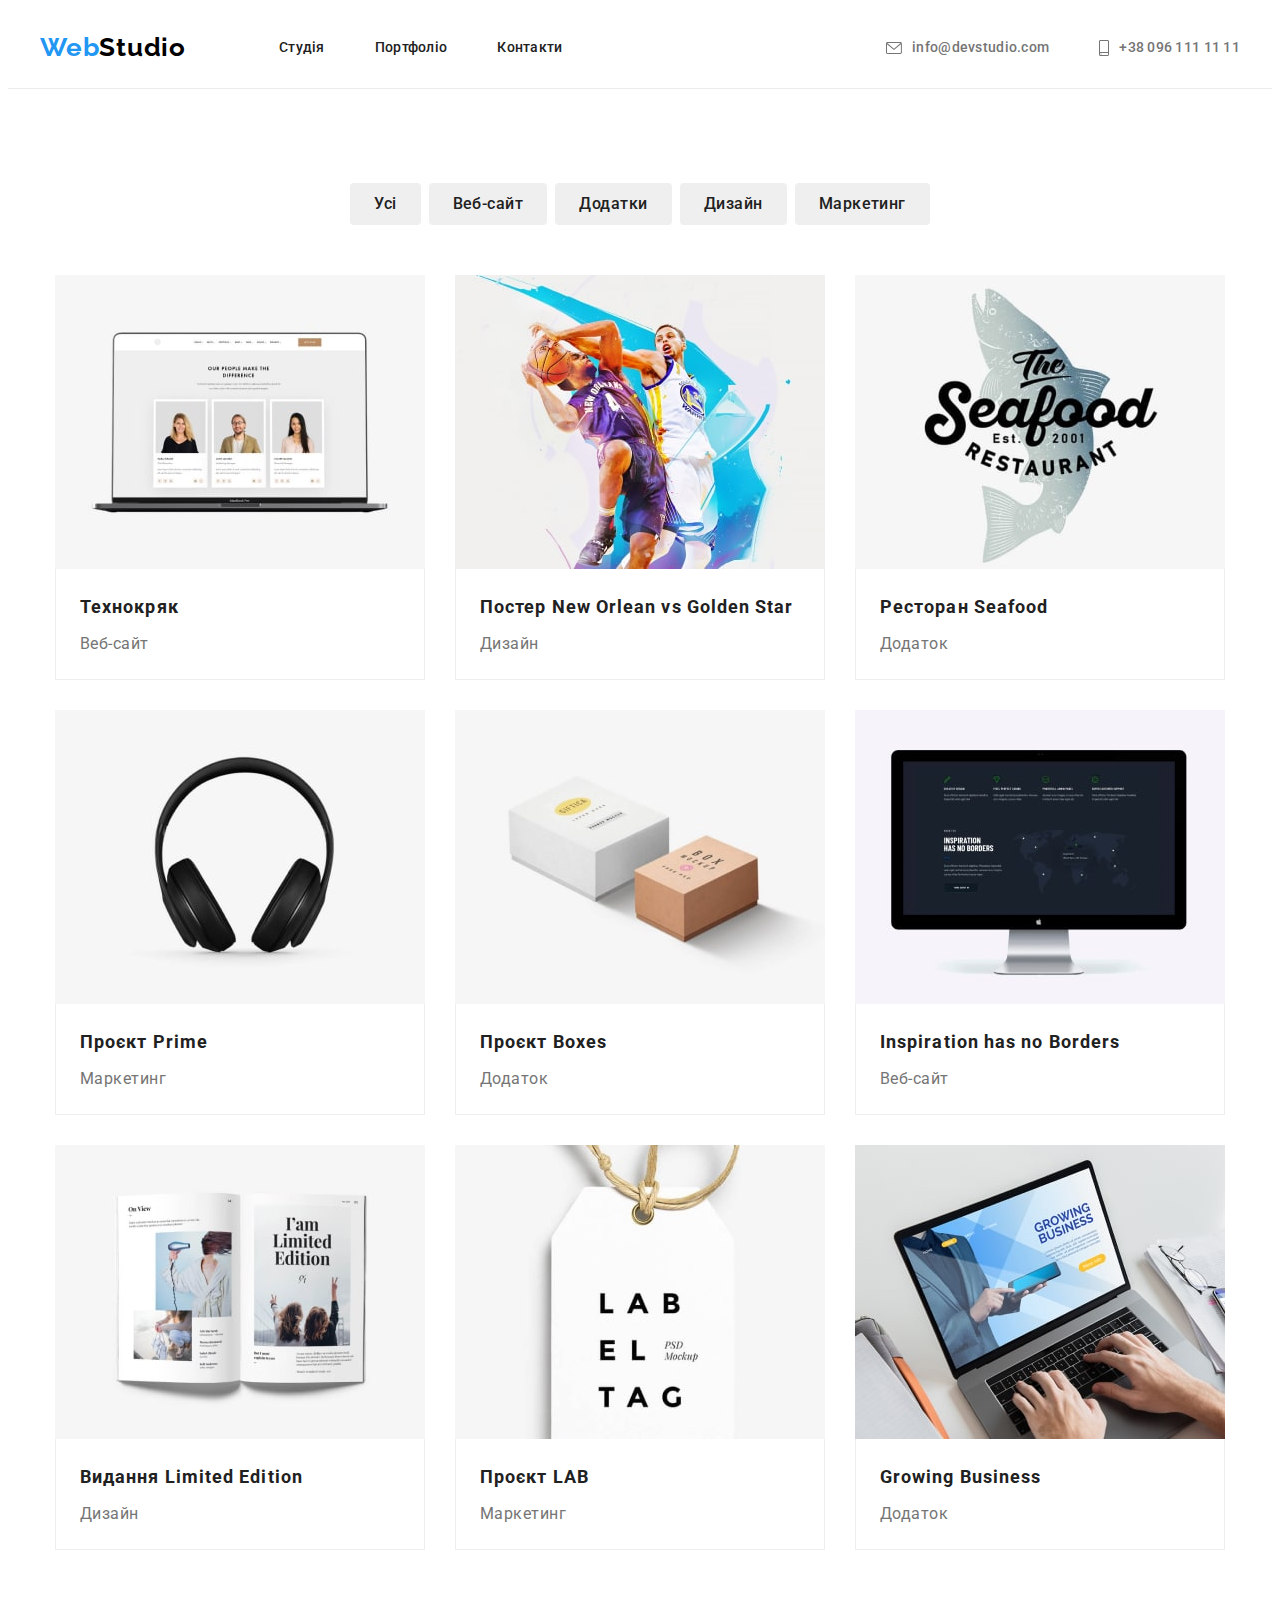
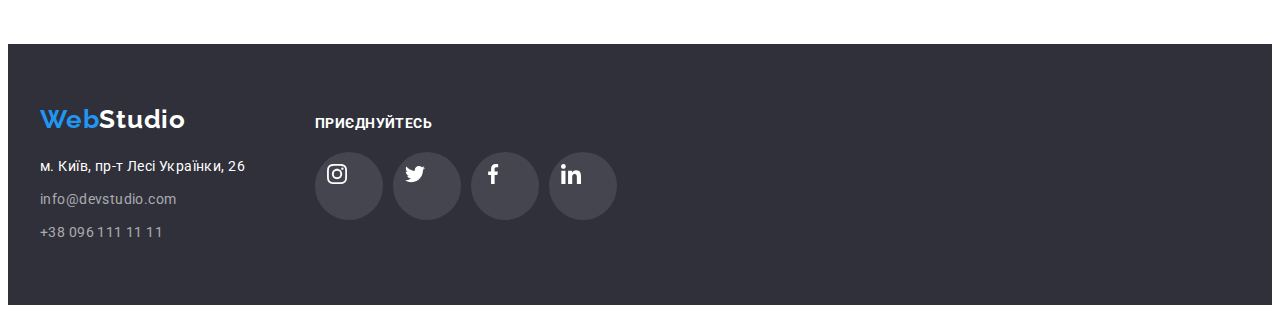
==== portfolio.html @ 98868550 "Initial commit" ====
<!DOCTYPE html>
<html lang="uk">

<head>
    <meta charset="UTF-8">
    <meta http-equiv="X-UA-Compatible" content="IE=edge">
    <meta name="viewport" content="width=device-width, initial-scale=1.0">
    <title>WebStudio</title>
    <link
        href="https://fonts.googleapis.com/css2?family=Raleway:wght@700&family=Roboto:wght@400;500;700;900&display=swap"
        rel="stylesheet">
     <link rel="stylesheet" href="https://cdnjs.cloudflare.com/ajax/libs/modern-normalize/1.1.0/modern-normalize.min.css"
            integrity="sha512-wpPYUAdjBVSE4KJnH1VR1HeZfpl1ub8YT/NKx4PuQ5NmX2tKuGu6U/JRp5y+Y8XG2tV+wKQpNHVUX03MfMFn9Q=="
            crossorigin="anonymous" referrerpolicy="no-referrer" />
    <link rel="stylesheet" href="./css/styles.css">
</head>

<body>
    <!--Шапка сайта-->
    <header class="header">
        <div class="header-nav container">
            <nav class="nav">
                <a href="./index.html" class="logo"><span class="primary">Web</span><span
                        class="secondary">Studio</span></a>
                <ul class="site-nav list">
                    <li class="item"><a href="./index.html" class="link">Студія</a></li>
                    <li class="item"><a href="./portfolio.html" class="link">Портфоліо</a></li>
                    <li class="item"><a href="" class="link">Контакти</a></li>
                </ul>
            </nav>
            <ul class="contacts-nav list">
                <li class="item"><a href="mailto:info@devstudio.com" class="link">
                        <svg class="contact-icon" width="16" height="12">
                            <use href="./images/icons.svg#icon-envelope"></use>
                        </svg>
                        info@devstudio.com</a></li>
                <li class="item"><a href="tel:+380961111111" class="link">
                        <svg class="contact-icon" width="10" height="16">
                            <use href="./images/icons.svg#icon-smartphone"></use>
                        </svg>
                        +38 096 111 11 11</a></li>
            </ul>
        </div>
    </header>
   <main>

    <section class="examples section">
        <div class="container">
            <h2 class="visually-hidden">Наші роботи</h2>
        <ul class="btn-list list">
            <li class="item"><button type="button" class="button">Усі</button></li>
            <li class="item"><button type="button" class="button">Веб-сайт</button></li>
            <li class="item"><button type="button" class="button">Додатки</button></li>
            <li class="item"><button type="button" class="button">Дизайн</button></li>
            <li class="item"><button type="button" class="button">Маркетинг</button></li>
        </ul>
       

        <ul class="projects-list list">
            <li class="item">
                <a href="" class="link">
                <img src="./images/portfolio.jpg" alt="Сторінка веб-сайту" width="370" height="294">
                <div class="design">
                    <h3 class="projects">Технокряк</h3>
                    <p class="category">Веб-сайт</p>
                </div> </a>
            </li>
            <li class="item">
                <a href="" class="link">
                <img src="./images/portfolio1.jpg" alt="Боскетболісті" width="370" height="294">
                <div class="design">
                    <h3 class="projects">Постер New Orlean vs Golden Star</h3>
                    <p class="category">Дизайн</p>
                </div> </a>
            </li>
            <li class="item">
                <a href="" class="link">
                <img src="./images/portfolio2jpg.jpg" alt="Риба" width="370" height="294">
                <div class="design">
                    <h3 class="projects">Ресторан Seafood</h3>
                    <p class="category">Додаток</p>
                </div> </a>
            </li>
            <li class="item">
                <a href="" class="link">
                <img src="./images/portfolio3.jpg" alt="Комп'ютерні навушники" width="370" height="294">
                <div class="design">
                    <h3 class="projects">Проєкт Prime</h3>
                    <p class="category">Маркетинг</p>
                </div> </a>
            </li>
            <li class="item">
                <a href="" class="link">
                <img src="./images/portfolio4.jpg" alt="Дві коробки" width="370" height="294">
                <div class="design">
                    <h3 class="projects">Проєкт Boxes</h3>
                    <p class="category">Додаток</p>
                </div> </a>
            </li>
            <li class="item">
                <a href="" class="link">
                <img src="./images/portfolio5.jpg" alt="Сторінка веб-сайту" width="370" height="294">
                <div class="design">
                    <h3 class="projects">Inspiration has no Borders</h3>
                    <p class="category">Веб-сайт</p>
                </div> </a>
            </li>
            <li class="item">
                <a href="" class="link">
                <img src="./images/portfolio6.jpg" alt="Журнал" width="370" height="294">
                <div class="design">
                    <h3 class="projects">Видання Limited Edition</h3>
                    <p class="category">Дизайн</p>
                </div> </a>
            </li>
            <li class="item">
                <a href="" class="link">
                <img src="./images/portfolio7.jpg" alt="Етикетка" width="370" height="294">
                <div class="design">
                    <h3 class="projects">Проєкт LAB</h3>
                <p class="category">Маркетинг</p>
            </div> </a>
            </li>
            <li class="item">
                <a href="" class="link">
                <img src="./images/portfolio8jpg.jpg" alt="Людина працює за ноутбуком" width="370" height="294">
                <div class="design">
                    <h3 class="projects">Growing Business</h3>
                    <p class="category">Додаток</p>
                </div> </a>
            </li>
        </ul>
        </div>
    </section>

   </main>

    <!--Подвал-->
<footer class="footer">
    <div class="container">
        <div class="footer-nav">
            <a href="./index.html" class="logo"><span class="primary">Web</span><span
                    class="secondary white">Studio</span></a>
            <address>
                <ul class="contacts list">
                    <li class="item"><a href="https://goo.gl/maps/CDWquLzeUnctmw3z9" target="_blank"
                            rel="noopener noreferrer nofollow" class="link address">м. Київ, пр-т Лесі
                            Українки, 26</a></li>
                    <li class="item"><a href="mailto:info@devstudio.com" class="link">info@devstudio.com</a></li>
                    <li class="item"><a href="tel:+380961111111" class="link">+38 096 111 11 11</a></li>
                </ul>
            </address>
        </div>

        <div class="socials-footer">
            <h2 class="footer-title">приєднуйтесь</h2>
            <ul class="socials-list list">
                <li class="item">
                    <a href="https://www.instagram.com/" rel="noopener noreferrer" aria-label="Instagram" class="link">
                        <svg class="social-icon" width="20" height="20">
                            <use href="./images/icons.svg#icon-instagram"></use>
                        </svg>
                    </a>
                </li>
                <li class="item">
                    <a href="https://twitter.com/" rel="noopener noreferrer" aria-label="Twitter" class="link">
                        <svg class="social-icon" width="20" height="20">
                            <use href="./images/icons.svg#icon-twitter"></use>
                        </svg>
                    </a>
                </li>
                <li class="item">
                    <a href="https://www.facebook.com/" rel="noopener noreferrer" aria-label="Facebook" class="link">
                        <svg class="social-icon" width="20" height="20">
                            <use href="./images/icons.svg#icon-facebook"></use>
                        </svg>
                    </a>
                </li>
                <li class="item">
                    <a href="https://www.linkedin.com/" rel="noopener noreferrer" aria-label="Linkedin" class="link">
                        <svg class="social-icon" width="20" height="20">
                            <use href="./images/icons.svg#icon-linkedin"></use>
                        </svg>
                    </a>
                </li>
            </ul>
        </div>
    </div>
</footer>

</body>

</html>
---- css/styles.css ----
:root {
    --main-color: #212121;
    --logo-color: #000000;
    --phone-color: #757575;
    --primary-color: #ffffff;
    --accent-color: #2196f3;
    --hero-color: #2f303a;
    --adress-color: rgba(255, 255, 255, 0.6);
    --exampels-border-color: #EEEEEE;
    --layout-color: rgba(47, 48, 58, 0.4);
    --benefits-section-bg-color: #f5f4fa;
    --social-color: #AFB1B8;
}

body {
    font-family: 'Roboto', 'Times New Roman', 'Verdana', 'Tahoma', sans-serif;
    background-color: var(--primary-color);
    color: var(--main-color);
}

/* Reset start */

h1,
h2,
h3,
h4,
h5,
h6,
p {
    margin: 0;
}

.link {
    text-decoration: none;
    color: currentColor;
}

.list {
    list-style: none;
    padding: 0;
    margin: 0;
    list-style: none;

}

img {
    display: block;
}

.button {
    display: inline-block;
        text-align: center;
        font-family: inherit;
        cursor: pointer;
        color: inherit;
        border-color: transparent;
}

/* Reset end */

.container {
width: 1200px;
padding-left: 15px;
padding-right: 15px;
margin-left: auto;
margin-right: auto;
/* outline: 2px solid red; */
}

.section{
padding-top: 94px;
padding-bottom: 94px;
}

/* Header */
.header-nav {
    display: flex;
}

.nav {
    display: flex;
}

.header {
    border-bottom: 1px solid #ECECEC;
}

.logo {
    padding-top: 24px;
    padding-bottom: 25px;
    font-family: Raleway;
    font-weight: 700;
    font-size: 26px;
    line-height: 1.19;
    letter-spacing: 0.03em;
    text-decoration: none;
}

.logo>.primary {
    color: var(--accent-color);
}

.logo>.secondary {
    color: var(--logo-color);
}


/* site nav */
.site-nav {
    display: flex;
    margin-left: 93px;
    align-items: center;
}

.header-nav {
display: flex;
align-items: center;
}

.contacts-nav {
    display: flex;
    margin-left: auto;
    align-items: center;
}

.site-nav .item:not(:last-child) {
    margin-right: 50px;
}

.site-nav .link {
    display: block;
    font-weight: 500;
    font-size: 14px;
    line-height: 1.14;
    letter-spacing: 0.02em;
    color: inherit;
    padding-top: 32px;
    padding-bottom: 32px;
}

.site-nav .link:hover, 
.site-nav .link:focus {
    color: var(--accent-color);
}

.contacts-nav .link {
    display: inline-flex;
    align-items: center;
    font-weight: 500;
    font-size: 14px;
    line-height: 1.14;
    letter-spacing: 0.02em;
    color: var(--phone-color);
    padding-top: 32px;
    padding-bottom: 32px;
}

.contact-icon {
    margin-right: 10px;
    fill: currentColor;
}

.contacts-nav .link:hover,
.contacts-nav .link:focus {
    color: var(--accent-color)
}

.contacts-nav .item+.item {
    margin-left: 50px;
}

/* Hero */

.hero {
    padding-top: 200px;
    padding-bottom: 200px;
    max-width: 1600px;
    height: 600px;
    margin-left: auto;
    margin-right: auto;
    text-align: center;
    color: var(--primary-color);
    background-color: var(--hero-color);
    background-image: linear-gradient(to right, var(--layout-color), var(--layout-color)),
    url('../images/header.jpg');
    background-repeat: no-repeat;
    background-position: center;
}

.hero-title {
    margin-bottom: 30px;
    font-weight: 900;
    font-size: 44px;
    line-height: 1.36;
    text-align: center;
    letter-spacing: 0.06em;
    text-transform: uppercase;
    color: var(--primary-color);
}

.hero .button {
    background: var(--accent-color);
    min-width: 216px;
        border-radius: 4px;
        padding: 10px 32px;
        font-weight: 700;
        font-size: 16px;
        line-height: 1.88;
        align-items: center;
        letter-spacing: 0.06em;
        color: var(--primary-color);
}

 /* Benefits */

.no-padding {
    padding-bottom: 0;
}

.benefits-list{
    display: flex;
}

.benefits .title {
    font-weight: 700;
    font-size: 14px;
    line-height: 1.14;
    letter-spacing: 0.03em;
    text-transform: uppercase;
    margin-bottom: 10px;
}

.benefits .text {
    font-size: 14px;
    line-height: 1.71;
    letter-spacing: 0.03em;
    color: var(--phone-color);
}

.benefits-list .item {
    width: 270px;
}

.wrapper {
    display: flex;
    align-items: center;
    justify-content: center;
    width: 100%;
    height: 120px;
    background-color: var(--benefits-section-bg-color);
    margin-bottom: 30px;
    border-radius: 4px;

}

/* activity */

.activity-list {
    display: flex;
}

.activity-list .item+.item {
    margin-left: 30px;
}

.activity .title, .team .title, .clients .title {
    font-weight: 700;
    font-size: 36px;
    line-height: 1.17;
    text-align: center;
    letter-spacing: 0.03em;
    margin-bottom: 50px;
}

/* team */
.member-list {
    display: flex;
}

.member {
    box-shadow: 0px 1px 3px rgba(0, 0, 0, 0.12), 0px 1px 1px rgba(0, 0, 0, 0.14), 0px 2px 1px rgba(0, 0, 0, 0.2);
    border-radius: 0px 0px 4px 4px;
    background-color: var(--primary-color);
}

.team {
    background: #F5F4FA;
}

.member +.member, .benefits-list .item+.item {
    margin-left: 30px;

}

.info {
padding-top: 30px;
padding-bottom: 30px;
}

.member .name {
    font-weight: 500;
    font-size: 16px;
    line-height: 1.19;
    text-align: center;
    letter-spacing: 0.03em;
    margin-bottom: 10px;
}

.member .post {
    margin-bottom: 16px;
    font-size: 16px;
    line-height: 1.19;
    text-align: center;
    letter-spacing: 0.03em;
    color: var(--phone-color);
}


.socials-list {
    display: flex;
    justify-content: center;
    gap: 10px;
}


.socials-list .link {
    display: block;
    padding: 12px;
    width: 44px;
    height: 44px;
    border-radius: 50%;
    color: var(--social-color);
    background-color: transparent;
}

.socials-list .link:hover,
.socials-list .link:focus {
    color: var(--primary-color);
    background-color: var(--accent-color);
}

.social-icon {
    fill: currentColor;
}

/* Clients */

.clients-list .link {
    display: flex;
    align-items: center;
    justify-content: center;
    width: 170px;
    height: 92px;
    border: 1px solid var(--social-color);
    border-radius: 4px;
    color: var(--social-color);
}
.clients-list .link:hover,
.clients-list .link:focus {
    color: var(--accent-color);
    border-color: var(--accent-color);
}

.clients-list {
    display: flex;
    justify-content: center;
    gap: 30px;
}

.clients-logo {
    fill: currentColor;
}

/* footer */

.footer {
    background-color: var(--hero-color);
    padding-top: 60px;
    padding-bottom: 60px;
}

.footer .logo {
    display: inline-block;
    padding: 0;
    margin-bottom: 20px;
}

.secondary.white {
    color: var(--primary-color);
}

.contacts .item+.item {
    margin-top: 9px;
}

.contacts .link {
    font-style: normal;
    font-size: 14px;
    line-height: 1.71;
    letter-spacing: 0.03em;
    color: var(--adress-color);
}

.link.address {
    color: var(--primary-color);
}

.footer .container {
    display: flex;
    gap: 70px;
    align-items: baseline;
}

.footer-title {
    font-weight: 700;
        font-size: 14px;
        line-height: 1.14;
        letter-spacing: 0.03em;
        text-transform: uppercase;
        color: var(--primary-color);
        margin-bottom: 20px;
        
}

.socials-footer .link {
    display: block;
    padding: 12px;
    width: 44px;
    height: 44px;
    border-radius: 50%;
    color: var(--primary-color);
    background-color: rgba(255, 255, 255, 0.1);
}

.socials-footer .link:hover,
.socials-footer .link:focus {
    color: var(--primary-color);
    background-color: var(--accent-color);
}

.social-icon {
    fill: currentColor;
}

/* portfolio */

.visually-hidden {
    position: absolute;
    width: 1px;
    height: 1px;
    margin: -1px;
    border: 0;
    padding: 0;

    white-space: nowrap;
    clip-path: inset(100%);
    clip: rect(0 0 0 0);
    overflow: hidden;
}

.btn-list {
    display: flex;
    justify-content:center;
    margin-bottom: 50px;
    align-items: center;
}

.btn-list .item+.item {
    margin-left: 8px;
}

.examples .button {
    padding: 6px 22px;
    font-weight: 500;
        font-size: 16px;
        line-height: 1.62;
        text-align: center;
        letter-spacing: 0.03em;
        border-radius: 4px;

}

.examples .button:hover,
.examples .button:focus {
    color: var(--primary-color);
    background-color: var(--accent-color);
    box-shadow: 0px 3px 1px rgba(0, 0, 0, 0.1), 0px 1px 2px rgba(0, 0, 0, 0.08), 0px 2px 2px rgba(0, 0, 0, 0.12);
}

.projects-list {
    display: flex;
    flex-wrap: wrap;
    justify-content:center;
}

.projects-list .item:not(:nth-child(3n)) {
    margin-right: 30px;
}

.projects-list .item:not(:nth-last-child(-n+3)) {
    margin-bottom: 30px;
}

.projects-list .item {
    flex-basis: calc((100% - 30 * (3 - 1)) / 3);
}

.projects-list .item:hover {
    box-shadow: 0px 1px 1px rgba(0, 0, 0, 0.12), 0px 4px 4px rgba(0, 0, 0, 0.06), 1px 4px 6px rgba(0, 0, 0, 0.16);
}

.projects-list .link{
    display: block;
}

.examples .projects {
    margin-bottom: 4px;
    font-weight: 700;
        font-size: 18px;
        line-height: 2;
        letter-spacing: 0.06em;
}

.examples .category {
    font-size: 16px;
        line-height: 1.88;
        letter-spacing: 0.03em;
        color: var(--phone-color);
} 

.design {
    padding: 20px 24px;
    border-right: 1px solid var(--exampels-border-color);
    border-bottom: 1px solid var(--exampels-border-color);
    border-left: 1px solid var(--exampels-border-color);
}
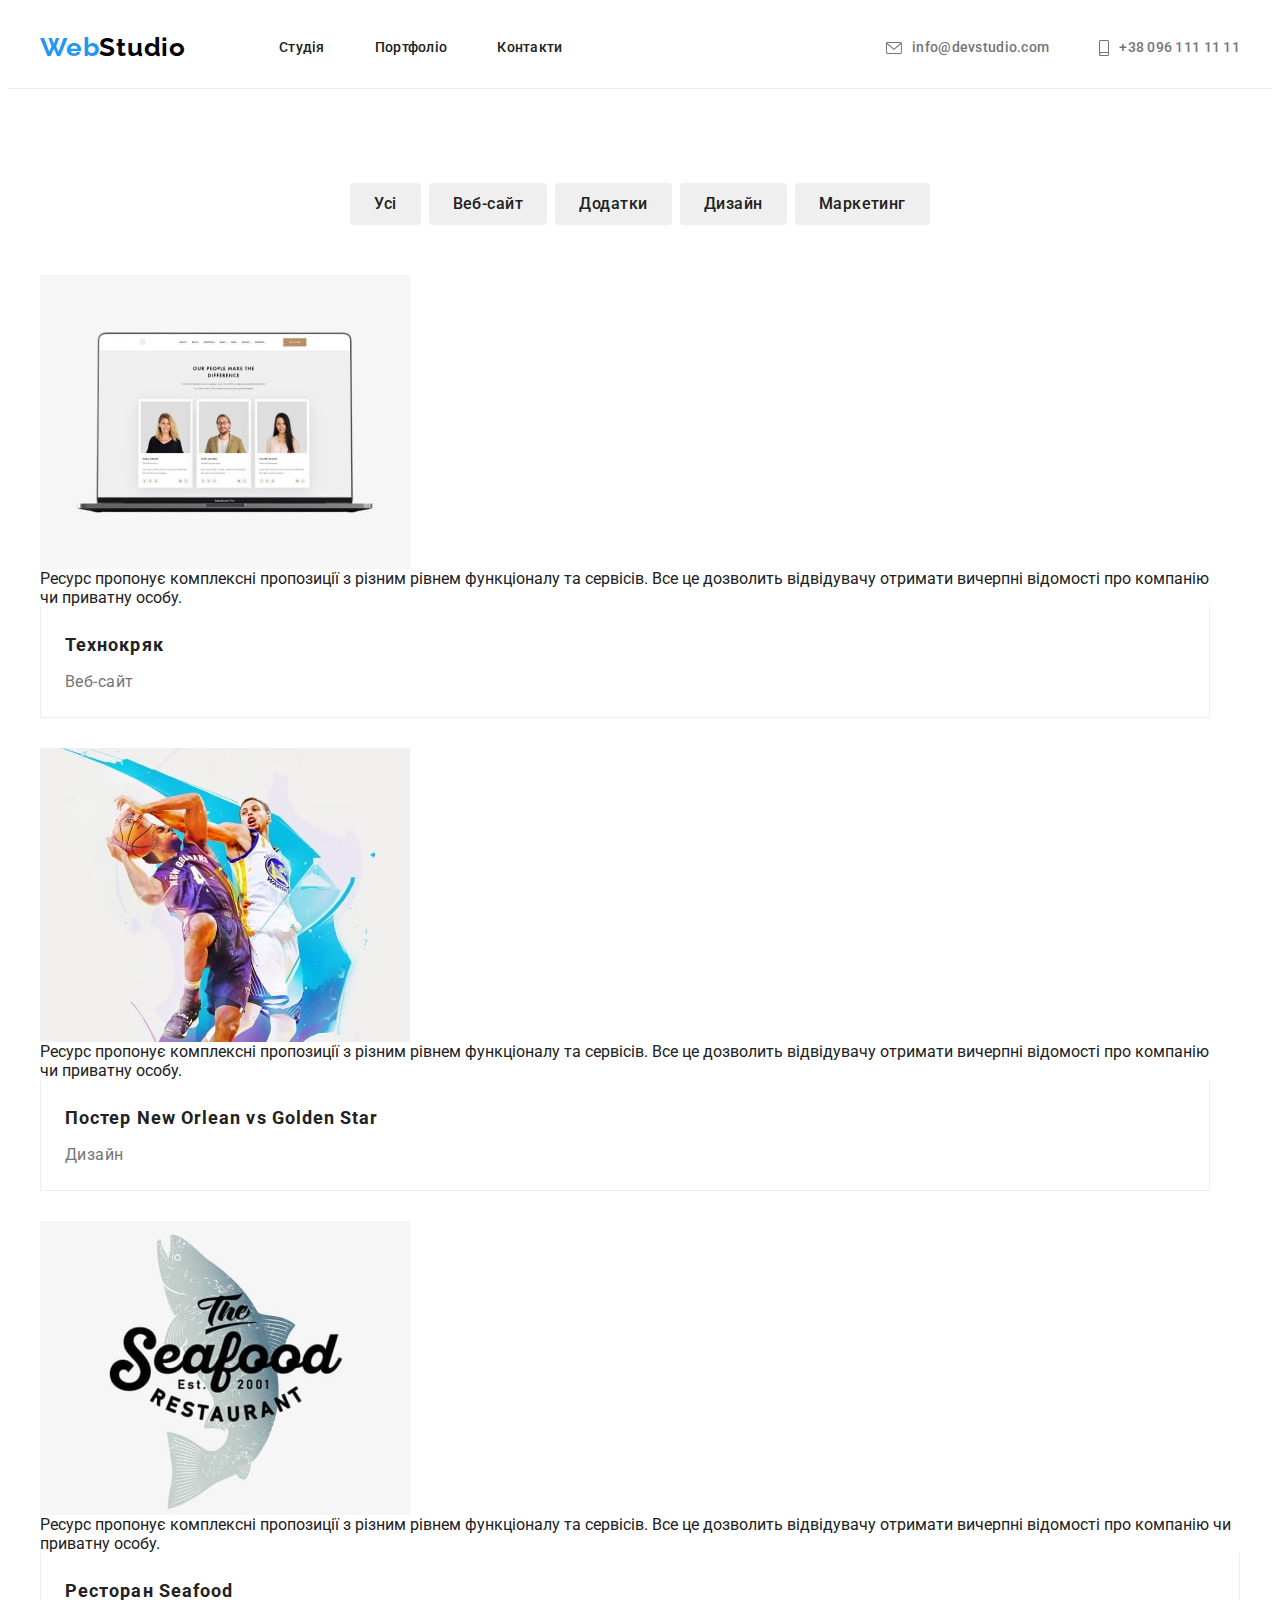
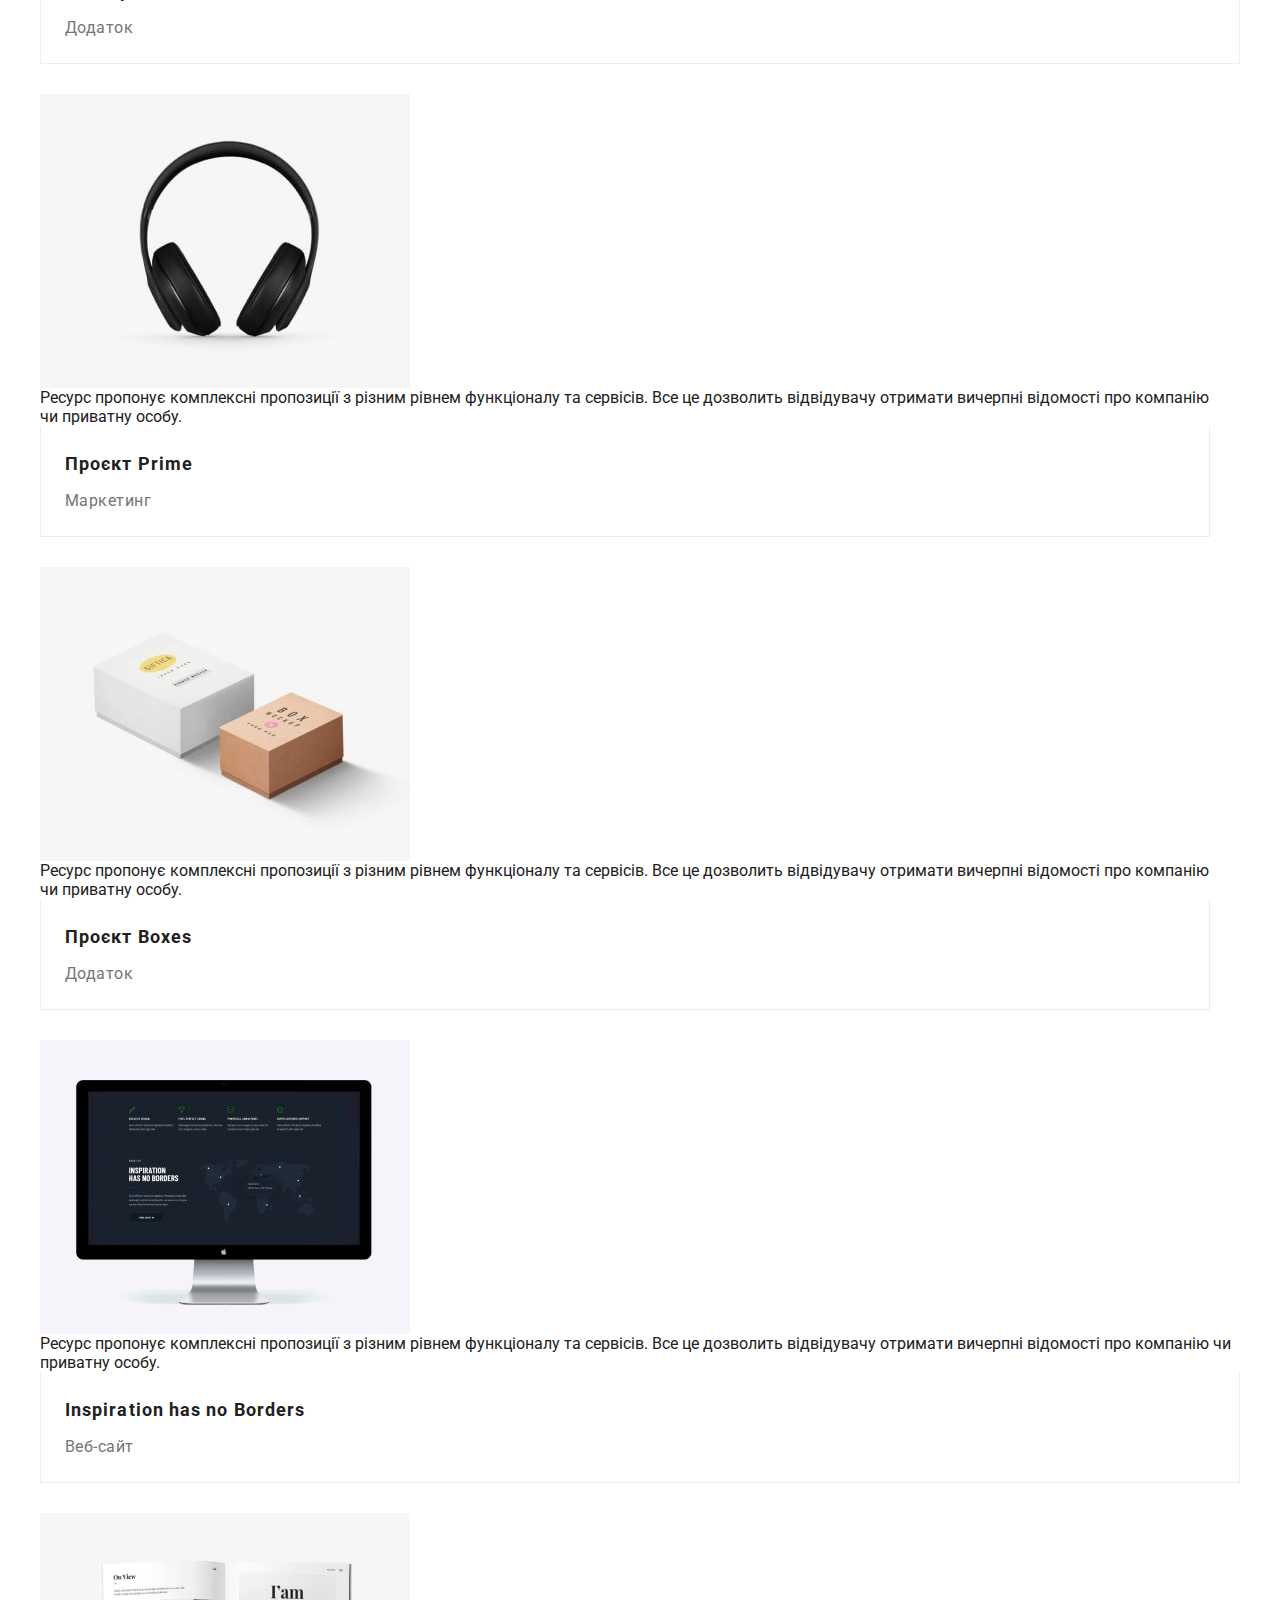
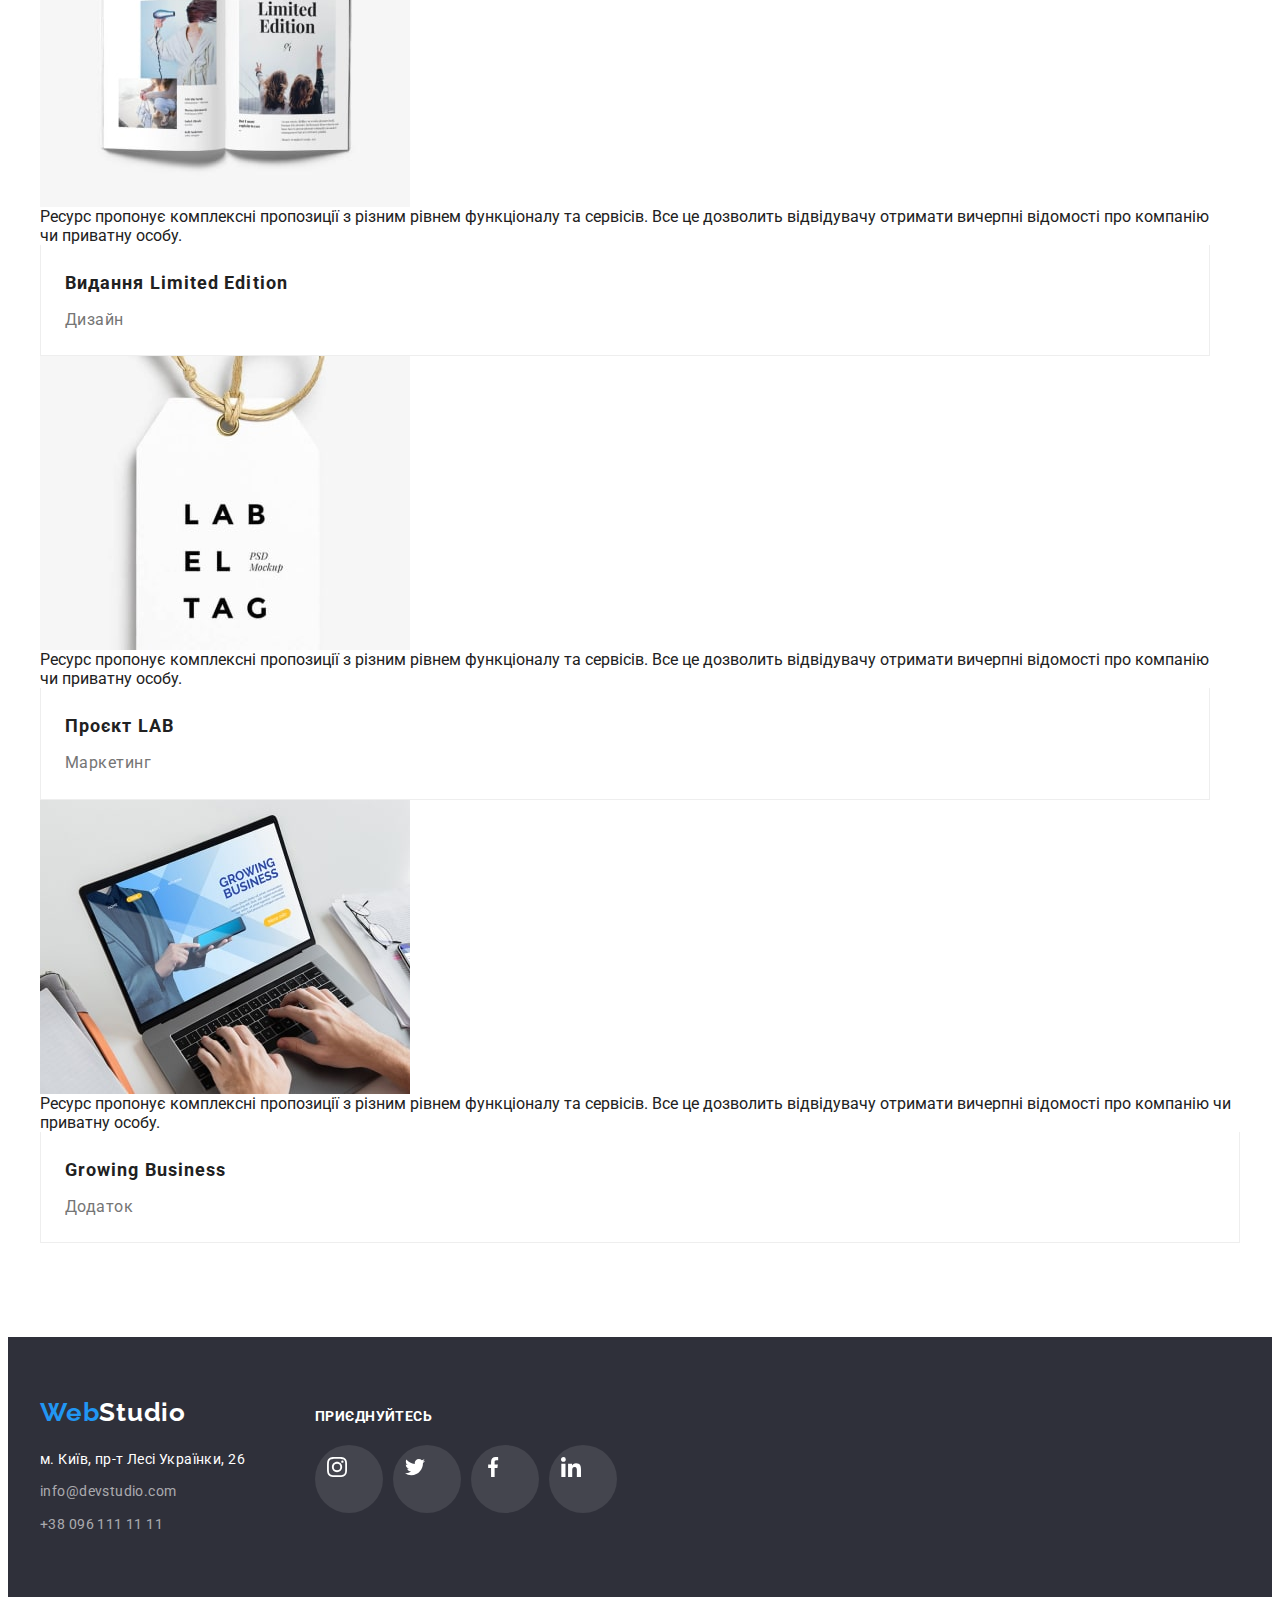
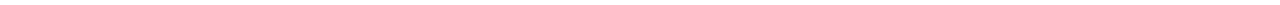
==== commit 6dbf5c7e: "добавление overlay" ====
--- a/portfolio.html
+++ b/portfolio.html
@@ -54,81 +54,188 @@
             <li class="item"><button type="button" class="button">Дизайн</button></li>
             <li class="item"><button type="button" class="button">Маркетинг</button></li>
         </ul>
-       
 
         <ul class="projects-list list">
-            <li class="item">
-                <a href="" class="link">
-                <img src="./images/portfolio.jpg" alt="Сторінка веб-сайту" width="370" height="294">
+
+            <li class="item">
+                <a href="" class="link">
+                    <div class="product-thumb">
+                        <img src="./images/portfolio.jpg" alt="Сторінка веб-сайту" width="370" height="294">
+                        <div class="product-overlay">
+                            <p class="product-meta">
+                                Ресурс пропонує комплексні пропозиції з різним рівнем функціоналу та сервісів.
+                                Все це дозволить відвідувачу отримати вичерпні відомості про компанію чи
+                                приватну особу.
+                            </p>
+                        </div>
+                    </div>
                 <div class="design">
                     <h3 class="projects">Технокряк</h3>
                     <p class="category">Веб-сайт</p>
-                </div> </a>
-            </li>
-            <li class="item">
-                <a href="" class="link">
-                <img src="./images/portfolio1.jpg" alt="Боскетболісті" width="370" height="294">
-                <div class="design">
+                </div> 
+                </a>
+            </li>
+
+            <li class="item">
+                <a href="" class="link">
+                    <div class="product-thumb">
+                        <img src="./images/portfolio1.jpg" alt="Боскетболісті" width="370" height="294">
+                        <div class="product-overlay">
+                            <p class="product-meta">
+                                Ресурс пропонує комплексні пропозиції з різним рівнем функціоналу та сервісів.
+                                Все це дозволить відвідувачу отримати вичерпні відомості про компанію чи
+                                приватну особу.
+                            </p>
+                        </div>
+                    </div>
+                        
+                    <div class="design">
                     <h3 class="projects">Постер New Orlean vs Golden Star</h3>
                     <p class="category">Дизайн</p>
-                </div> </a>
-            </li>
-            <li class="item">
-                <a href="" class="link">
-                <img src="./images/portfolio2jpg.jpg" alt="Риба" width="370" height="294">
+                    </div>
+                 </a>
+            </li>
+
+            <li class="item">
+                <a href="" class="link">
+                     <div class="product-thumb">
+                        <img src="./images/portfolio2jpg.jpg" alt="Риба" width="370" height="294">
+                        <div class="product-overlay">
+                            <p class="product-meta">
+                                Ресурс пропонує комплексні пропозиції з різним рівнем функціоналу та сервісів.
+                                Все це дозволить відвідувачу отримати вичерпні відомості про компанію чи
+                                приватну особу.
+                            </p>
+                        </div>
+                     </div>
+                
                 <div class="design">
                     <h3 class="projects">Ресторан Seafood</h3>
                     <p class="category">Додаток</p>
-                </div> </a>
-            </li>
-            <li class="item">
-                <a href="" class="link">
-                <img src="./images/portfolio3.jpg" alt="Комп'ютерні навушники" width="370" height="294">
+                </div> 
+                </a>
+            </li>
+
+            <li class="item">
+                <a href="" class="link">
+                     <div class="product-thumb">
+                        <img src="./images/portfolio3.jpg" alt="Комп'ютерні навушники" width="370" height="294">
+                        <div class="product-overlay">
+                            <p class="product-meta">
+                                Ресурс пропонує комплексні пропозиції з різним рівнем функціоналу та сервісів.
+                                Все це дозволить відвідувачу отримати вичерпні відомості про компанію чи
+                                приватну особу.
+                            </p>
+                        </div>
+                     </div>
+                
                 <div class="design">
                     <h3 class="projects">Проєкт Prime</h3>
                     <p class="category">Маркетинг</p>
-                </div> </a>
-            </li>
-            <li class="item">
-                <a href="" class="link">
-                <img src="./images/portfolio4.jpg" alt="Дві коробки" width="370" height="294">
+                </div> 
+            </a>
+            </li>
+
+            <li class="item">
+                <a href="" class="link">
+                     <div class="product-thumb">
+                        <img src="./images/portfolio4.jpg" alt="Дві коробки" width="370" height="294">
+                        <div class="product-overlay">
+                            <p class="product-meta">
+                                Ресурс пропонує комплексні пропозиції з різним рівнем функціоналу та сервісів.
+                                Все це дозволить відвідувачу отримати вичерпні відомості про компанію чи
+                                приватну особу.
+                            </p>
+                        </div>
+                     </div>
+                
                 <div class="design">
                     <h3 class="projects">Проєкт Boxes</h3>
                     <p class="category">Додаток</p>
-                </div> </a>
-            </li>
-            <li class="item">
-                <a href="" class="link">
-                <img src="./images/portfolio5.jpg" alt="Сторінка веб-сайту" width="370" height="294">
+                </div> 
+            </a>
+            </li>
+
+            <li class="item">
+                <a href="" class="link">
+                     <div class="product-thumb">
+                        <img src="./images/portfolio5.jpg" alt="Сторінка веб-сайту" width="370" height="294">
+                        <div class="product-overlay">
+                            <p class="product-meta">
+                                Ресурс пропонує комплексні пропозиції з різним рівнем функціоналу та сервісів.
+                                Все це дозволить відвідувачу отримати вичерпні відомості про компанію чи
+                                приватну особу.
+                            </p>
+                        </div>
+                     </div>
+                
                 <div class="design">
                     <h3 class="projects">Inspiration has no Borders</h3>
                     <p class="category">Веб-сайт</p>
-                </div> </a>
-            </li>
-            <li class="item">
-                <a href="" class="link">
-                <img src="./images/portfolio6.jpg" alt="Журнал" width="370" height="294">
+                </div> 
+            </a>
+            </li>
+
+            <li class="item">
+                <a href="" class="link">
+                     <div class="product-thumb">
+                        <img src="./images/portfolio6.jpg" alt="Журнал" width="370" height="294">
+                        <div class="product-overlay">
+                            <p class="product-meta">
+                                Ресурс пропонує комплексні пропозиції з різним рівнем функціоналу та сервісів.
+                                Все це дозволить відвідувачу отримати вичерпні відомості про компанію чи
+                                приватну особу.
+                            </p>
+                        </div>
+                     </div>
+                
                 <div class="design">
                     <h3 class="projects">Видання Limited Edition</h3>
                     <p class="category">Дизайн</p>
-                </div> </a>
-            </li>
-            <li class="item">
-                <a href="" class="link">
-                <img src="./images/portfolio7.jpg" alt="Етикетка" width="370" height="294">
+                </div> 
+            </a>
+            </li>
+
+            <li class="item">
+                <a href="" class="link">
+                     <div class="product-thumb">
+                        <img src="./images/portfolio7.jpg" alt="Етикетка" width="370" height="294">
+                        <div class="product-overlay">
+                            <p class="product-meta">
+                                Ресурс пропонує комплексні пропозиції з різним рівнем функціоналу та сервісів.
+                                Все це дозволить відвідувачу отримати вичерпні відомості про компанію чи
+                                приватну особу.
+                            </p>
+                        </div>
+                     </div>
+                
                 <div class="design">
                     <h3 class="projects">Проєкт LAB</h3>
                 <p class="category">Маркетинг</p>
-            </div> </a>
-            </li>
-            <li class="item">
-                <a href="" class="link">
-                <img src="./images/portfolio8jpg.jpg" alt="Людина працює за ноутбуком" width="370" height="294">
+            </div> 
+            </a>
+            </li>
+
+            <li class="item">
+                <a href="" class="link">
+                     <div class="product-thumb">
+                        <img src="./images/portfolio8jpg.jpg" alt="Людина працює за ноутбуком" width="370" height="294">
+                        <div class="product-overlay">
+                            <p class="product-meta">
+                                Ресурс пропонує комплексні пропозиції з різним рівнем функціоналу та сервісів.
+                                Все це дозволить відвідувачу отримати вичерпні відомості про компанію чи
+                                приватну особу.
+                            </p>
+                        </div>
+                     </div>
+                
                 <div class="design">
                     <h3 class="projects">Growing Business</h3>
                     <p class="category">Додаток</p>
-                </div> </a>
-            </li>
+                </div> 
+            </a>
+            </li>
+
         </ul>
         </div>
     </section>
--- a/css/styles.css
+++ b/css/styles.css
@@ -272,6 +272,36 @@
     margin-bottom: 50px;
 }
 
+.activity-item {
+    position: relative;
+}
+
+.overlay {
+    position: absolute;
+    bottom: 0;
+    /* left: 0; */
+    width: 100%;
+    padding-top: 20px;
+    padding-bottom: 20px;
+    height: 70px;
+    background: rgba(47, 48, 58, 0.8);
+    /* backdrop-filter: blur(2px); */
+}
+
+.overlay-text {
+    position: absolute;
+    font-weight: 700;
+    font-size: 14px;
+    line-height: 16px;
+    text-align: center;
+    letter-spacing: 0.03em;
+    text-transform: uppercase;
+    color: var(--primary-color);
+    top: 50%;
+    left: 50%;
+    transform: translate(-50%, -50%);
+}
+
 /* team */
 .member-list {
     display: flex;
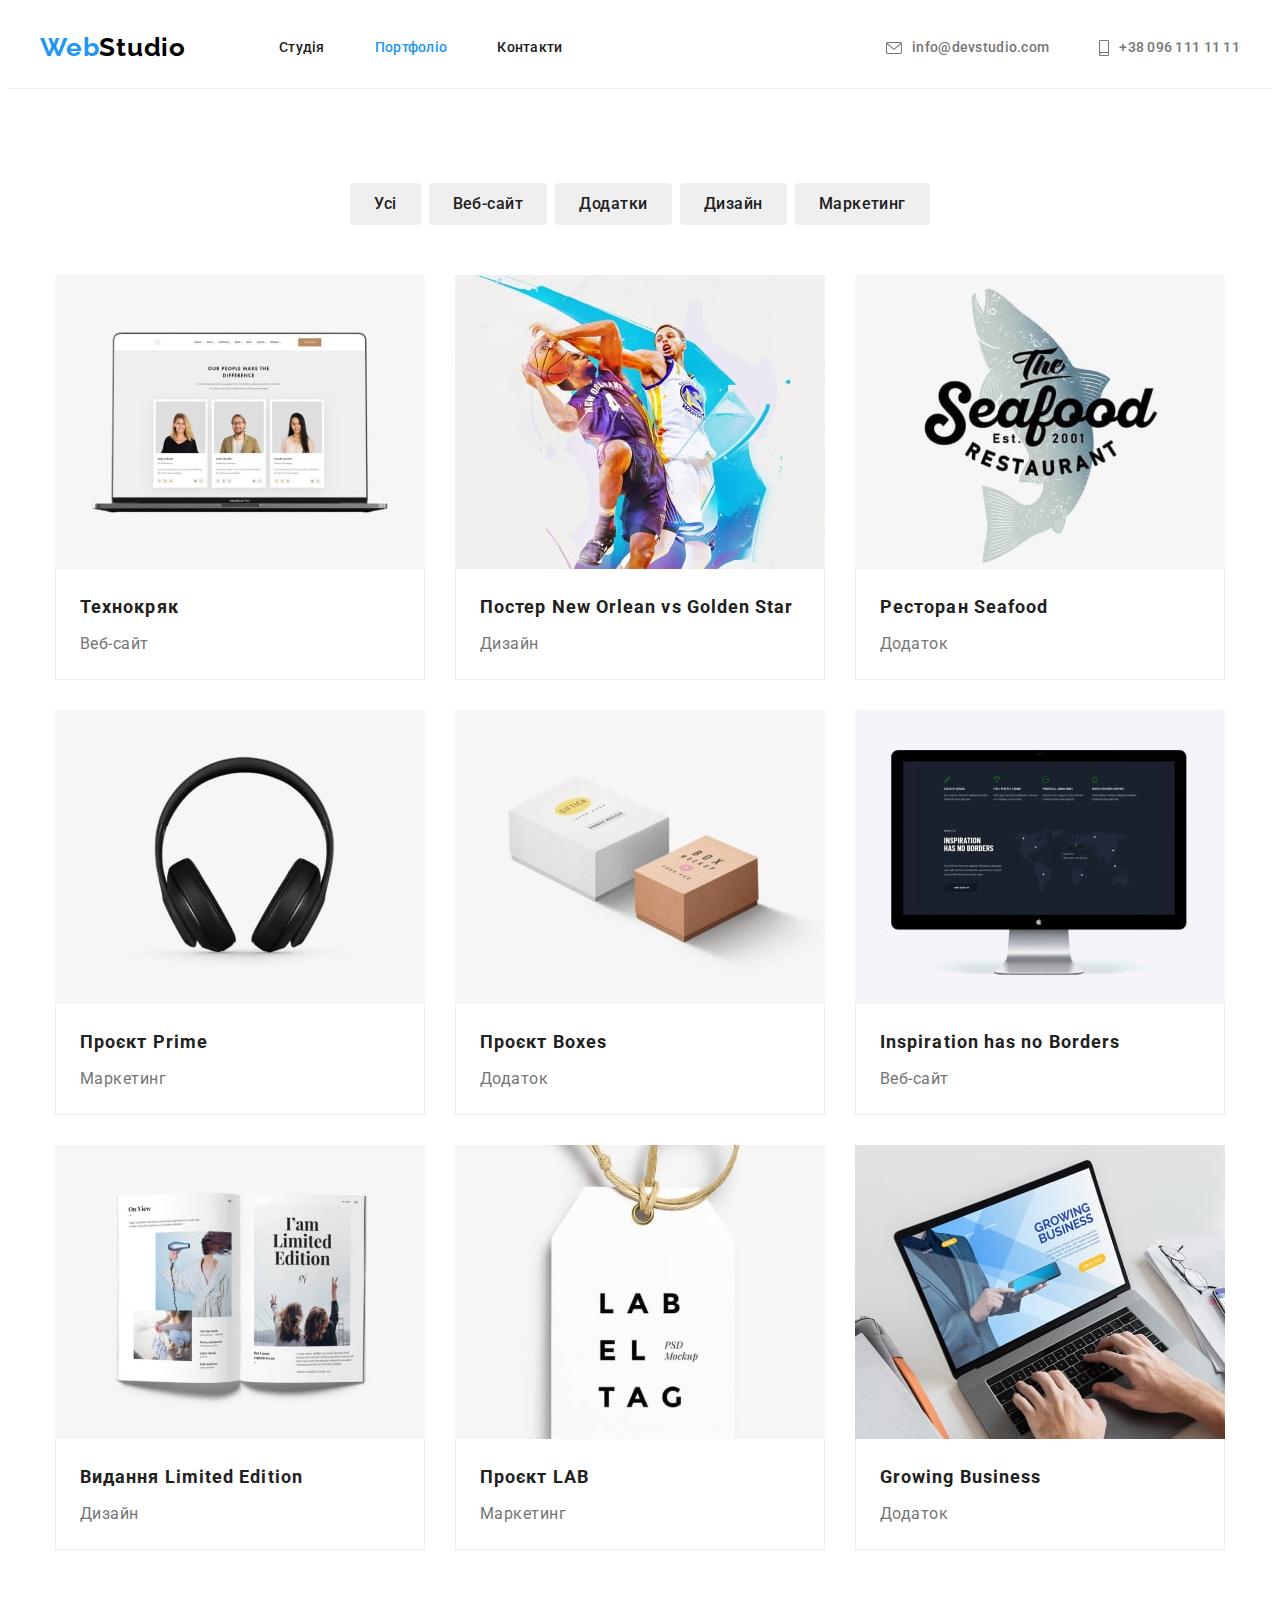
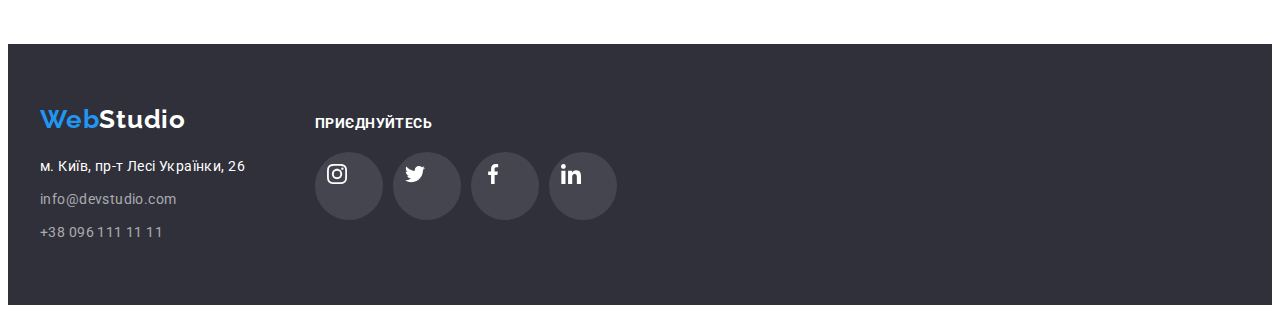
==== commit 88e70265: "добавление transition" ====
--- a/portfolio.html
+++ b/portfolio.html
@@ -24,7 +24,7 @@
                         class="secondary">Studio</span></a>
                 <ul class="site-nav list">
                     <li class="item"><a href="./index.html" class="link">Студія</a></li>
-                    <li class="item"><a href="./portfolio.html" class="link">Портфоліо</a></li>
+                    <li class="item"><a href="./portfolio.html" class="link current">Портфоліо</a></li>
                     <li class="item"><a href="" class="link">Контакти</a></li>
                 </ul>
             </nav>
@@ -44,6 +44,7 @@
     </header>
    <main>
 
+     <!-- Примеры -->
     <section class="examples section">
         <div class="container">
             <h2 class="visually-hidden">Наші роботи</h2>
--- a/css/styles.css
+++ b/css/styles.css
@@ -6,10 +6,15 @@
     --accent-color: #2196f3;
     --hero-color: #2f303a;
     --adress-color: rgba(255, 255, 255, 0.6);
+    --box-shadow-color: rgba(0, 0, 0, 0.15);
     --exampels-border-color: #EEEEEE;
     --layout-color: rgba(47, 48, 58, 0.4);
     --benefits-section-bg-color: #f5f4fa;
     --social-color: #AFB1B8;
+    --product-overlay-color: rgba(33, 150, 243, 0.9);
+    --close-border-color: rgba(0, 0, 0, 0.1);
+    --data-modal-color: rgba(0, 0, 0, 0.2);
+    --timing-function: 250ms cubic-bezier(0.4, 0, 0.2, 1);
 }
 
 body {
@@ -103,7 +108,6 @@
 .logo>.secondary {
     color: var(--logo-color);
 }
-
 
 /* site nav */
 .site-nav {
@@ -136,11 +140,32 @@
     color: inherit;
     padding-top: 32px;
     padding-bottom: 32px;
+    transition: color var(--timing-function);
 }
 
 .site-nav .link:hover, 
 .site-nav .link:focus {
     color: var(--accent-color);
+}
+
+.site-nav .link.current {
+    position: relative;
+    color: var(--accent-color);
+}
+
+.current::after {
+    display: block;
+    content: '';
+    position: absolute;
+    width: 100%;
+    height: 4px;
+    left: 0;
+    bottom: 0;
+    border-radius: 2px;
+    background-color: var(--accent-color);
+    opacity: 0;
+    animation: show var(--timing-function);
+    animation-fill-mode: forwards;
 }
 
 .contacts-nav .link {
@@ -153,6 +178,7 @@
     color: var(--phone-color);
     padding-top: 32px;
     padding-bottom: 32px;
+    transition: color var(--timing-function);
 }
 
 .contact-icon {
@@ -200,6 +226,7 @@
 
 .hero .button {
     background: var(--accent-color);
+    box-shadow: 0px 4px 4px var(--box-shadow-color);
     min-width: 216px;
         border-radius: 4px;
         padding: 10px 32px;
@@ -361,6 +388,9 @@
     border-radius: 50%;
     color: var(--social-color);
     background-color: transparent;
+    transition: color var(--timing-function),
+    background-color var(--timing-function);
+
 }
 
 .socials-list .link:hover,
@@ -384,7 +414,11 @@
     border: 1px solid var(--social-color);
     border-radius: 4px;
     color: var(--social-color);
-}
+    transition: color var(--timing-function),
+    border-color var(--timing-function);
+
+}
+
 .clients-list .link:hover,
 .clients-list .link:focus {
     color: var(--accent-color);
@@ -460,6 +494,8 @@
     border-radius: 50%;
     color: var(--primary-color);
     background-color: rgba(255, 255, 255, 0.1);
+    transition: color var(--timing-function),
+    background-color var(--timing-function);
 }
 
 .socials-footer .link:hover,
@@ -507,6 +543,9 @@
         text-align: center;
         letter-spacing: 0.03em;
         border-radius: 4px;
+        transition: color var(--timing-function),
+        background-color var(--timing-function),
+        box-shadow var(--timing-function);
 
 }
 
@@ -533,6 +572,7 @@
 
 .projects-list .item {
     flex-basis: calc((100% - 30 * (3 - 1)) / 3);
+    transition: box-shadow var(--timing-function);
 }
 
 .projects-list .item:hover {
@@ -541,6 +581,44 @@
 
 .projects-list .link{
     display: block;
+}
+
+.product-thumb {
+    position: relative;
+    width: 370px;
+    height: 294px;
+    overflow: hidden;
+}
+
+.product-overlay {
+    position: absolute;
+    top: 0;
+    left: 0;
+    width: 100%;
+    height: 100%;
+    color: var(--primary-color);
+    background-color: var(--product-overlay-color);
+
+    transform: translateY(100%);
+    opacity: 0;
+    transition: transform var(--timing-function),
+    opacity var(--timing-function);
+}
+
+.projects-list .item:hover .product-overlay {
+    transform: translateY(0);
+    opacity: 1;
+}
+
+.product-meta {
+    position: absolute;
+    top: 50%;
+    left: 50%;
+    width: 322px;
+    font-size: 18px;
+    line-height: 1.56;
+    letter-spacing: 0.03em;
+    transform: translate(-50%, -50%);
 }
 
 .examples .projects {
@@ -563,4 +641,73 @@
     border-right: 1px solid var(--exampels-border-color);
     border-bottom: 1px solid var(--exampels-border-color);
     border-left: 1px solid var(--exampels-border-color);
+}
+
+.data-modal {
+    position: fixed;
+    top: 0;
+    left: 0;
+    width: 100%;
+    height: 100%;
+    background-color: var(--data-modal-color);
+
+    opacity: 1;
+
+    transition: opacity var(--timing-function);
+}
+
+.data-modal.is-hidden {
+    opacity: 0;
+    pointer-events: none;
+}
+
+.data-modal.is-hidden .modal {
+    transform: translate(-50%, -50%) scale(1.1);
+}
+
+.modal {
+    position: absolute;
+    top: 50%;
+    left: 50%;
+
+    min-width: 528px;
+    min-height: 581px;
+    padding: 15px;
+
+    background-color: var(--primary-color);
+
+    transform: translate(-50%, -50%) scale(1);
+
+    transition: transform var(--timing-function);
+}
+
+.modal-close {
+    display: flex;
+    align-items: center;
+    justify-content: center;
+    position: absolute;
+    top: 0;
+    right: 0;
+    width: 30px;
+    height: 30px;
+    margin-right: 8px;
+    margin-top: 8px;
+    border-radius: 50%;
+    color: var(--logo-color);
+    background-color: var(--primary-color);
+    border: 1px solid var(--close-border-color);
+}
+
+.close-button {
+    fill: currentColor;
+}
+
+@keyframes show {
+    0% {
+        opacity: 0;
+    }
+
+    100% {
+        opacity: 1;
+    }
 }